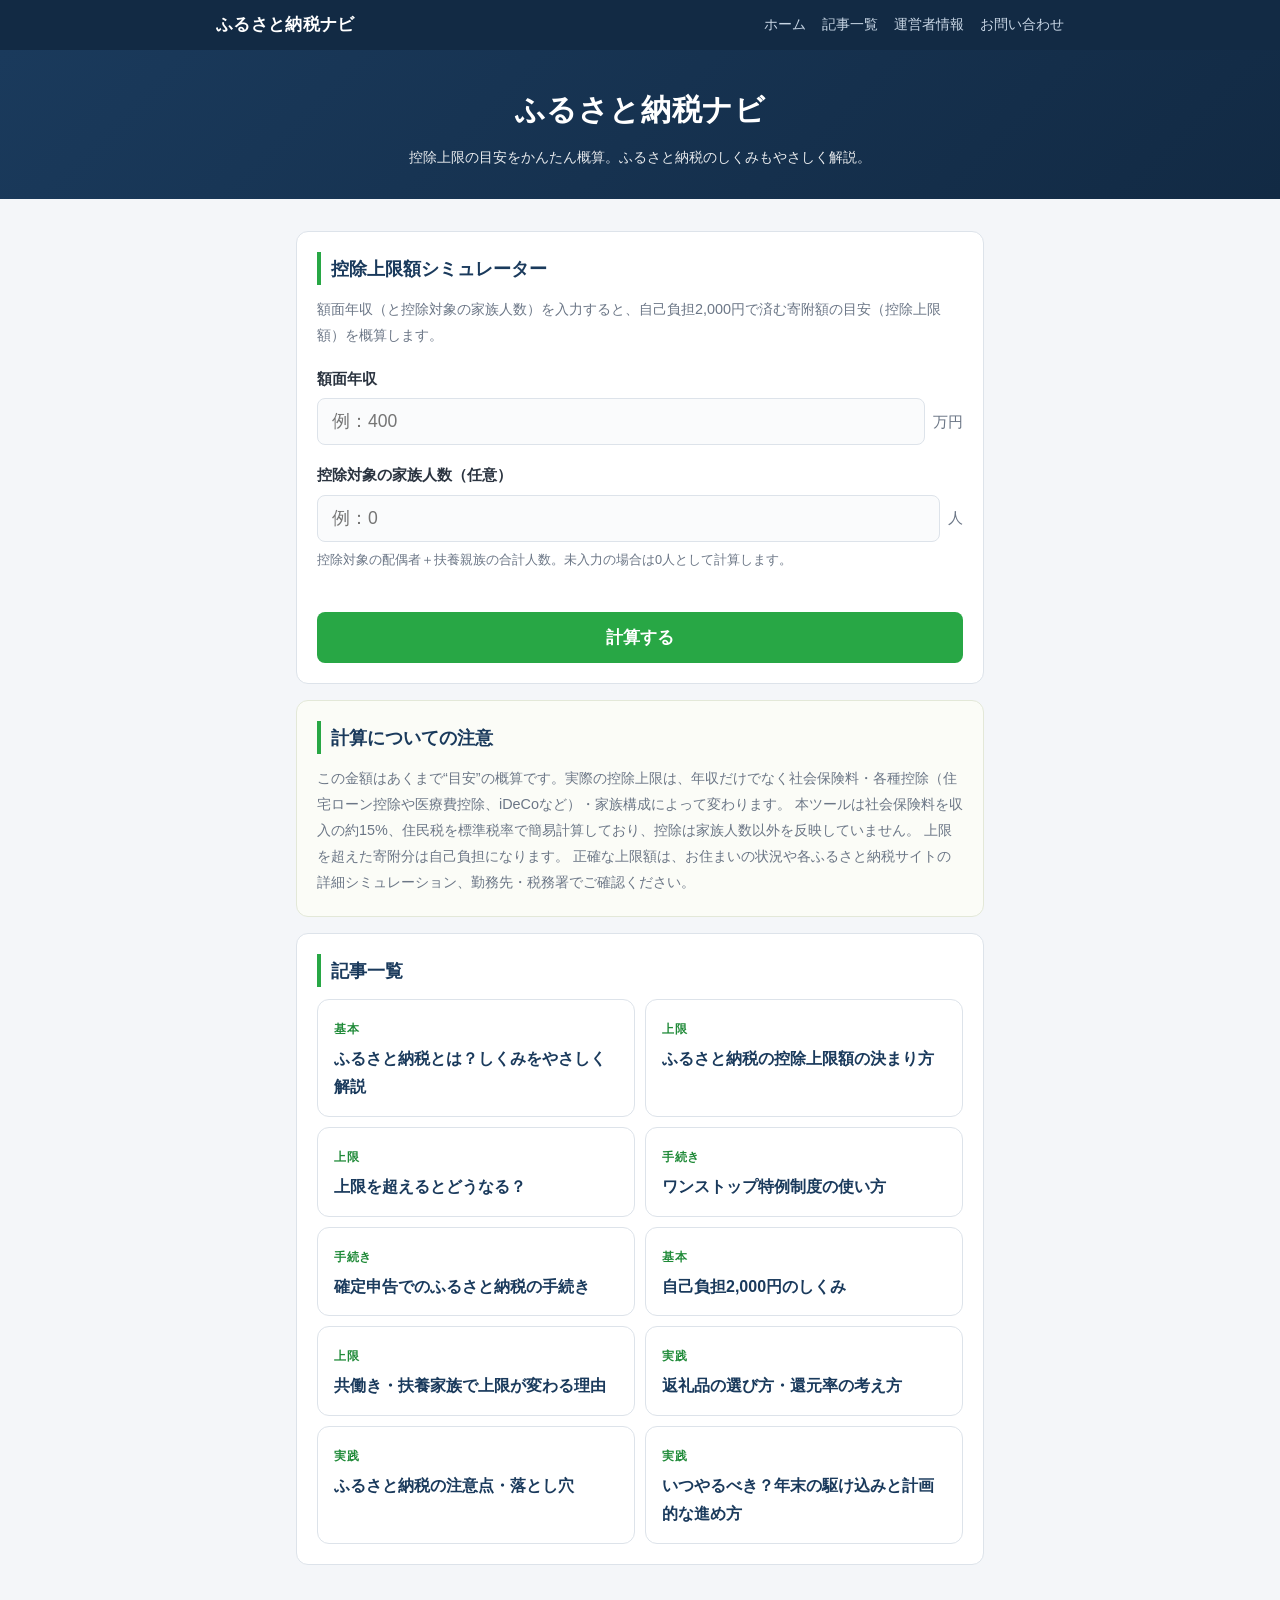
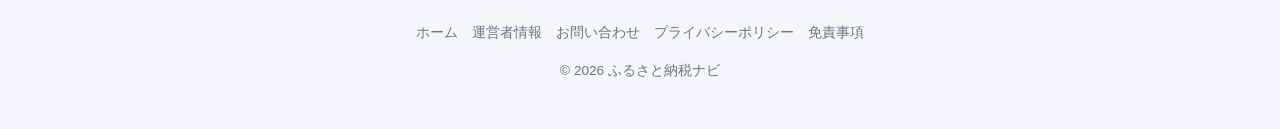
==== index.html @ 4f4e98b3 "ふるさと納税ナビ 初版 - ふるさと納税の控除上限額シミュレーター（年収・家族構成→上限の目安を概算・前提明記） - ふるさと納税のしくみ解説記事10本 - 必須ページ（運営者情報・プライバシーポリシ" ====
<!DOCTYPE html>
<html lang="ja">
<head>
<meta charset="UTF-8">
<meta name="viewport" content="width=device-width, initial-scale=1.0">
<title>ふるさと納税ナビ｜控除上限額を概算</title>
<meta name="description" content="ふるさと納税の控除上限額（自己負担2,000円で済む寄附額の目安）を年収から無料で概算。ふるさと納税のしくみや控除の仕組みもやさしく解説します。">
<link rel="stylesheet" href="style.css">
</head>
<body>

<header class="topbar">
  <div class="topbar-inner">
    <a class="site-title" href="index.html">ふるさと納税ナビ</a>
    <nav class="site-nav">
      <a href="index.html">ホーム</a>
      <a href="index.html#articles">記事一覧</a>
      <a href="about.html">運営者情報</a>
      <a href="contact.html">お問い合わせ</a>
    </nav>
  </div>
</header>

<header class="site-header">
  <h1>ふるさと納税ナビ</h1>
  <p class="tagline">控除上限の目安をかんたん概算。ふるさと納税のしくみもやさしく解説。</p>
</header>

<main>

  <section class="card form-card">
    <h2>控除上限額シミュレーター</h2>
    <p class="form-intro">額面年収（と控除対象の家族人数）を入力すると、自己負担2,000円で済む寄附額の目安（控除上限額）を概算します。</p>
    <form id="sim-form" novalidate>
      <div class="field">
        <label for="income">額面年収</label>
        <div class="input-wrap">
          <input type="number" id="income" inputmode="numeric" min="1" step="1" placeholder="例：400" required>
          <span class="unit">万円</span>
        </div>
      </div>
      <div class="field">
        <label for="dependents">控除対象の家族人数（任意）</label>
        <div class="input-wrap">
          <input type="number" id="dependents" inputmode="numeric" min="0" step="1" placeholder="例：0">
          <span class="unit">人</span>
        </div>
        <p class="field-hint">控除対象の配偶者＋扶養親族の合計人数。未入力の場合は0人として計算します。</p>
      </div>
      <p id="form-error" class="form-error" role="alert"></p>
      <button type="submit" id="calc-btn">計算する</button>
    </form>
  </section>

  <section id="result" class="result-area" hidden></section>

  <section class="card disclaimer">
    <h2>計算についての注意</h2>
    <p>
      この金額はあくまで“目安”の概算です。実際の控除上限は、年収だけでなく社会保険料・各種控除（住宅ローン控除や医療費控除、iDeCoなど）・家族構成によって変わります。
      本ツールは社会保険料を収入の約15%、住民税を標準税率で簡易計算しており、控除は家族人数以外を反映していません。
      上限を超えた寄附分は自己負担になります。
      正確な上限額は、お住まいの状況や各ふるさと納税サイトの詳細シミュレーション、勤務先・税務署でご確認ください。
    </p>
  </section>

  <section class="card" id="articles">
    <h2>記事一覧</h2>
    <div class="article-list">
      <a class="article-card" href="article-01-furusato-towa.html"><span class="card-cat">基本</span><span class="card-title">ふるさと納税とは？しくみをやさしく解説</span></a>
      <a class="article-card" href="article-02-jougen.html"><span class="card-cat">上限</span><span class="card-title">ふるさと納税の控除上限額の決まり方</span></a>
      <a class="article-card" href="article-03-jougen-koe.html"><span class="card-cat">上限</span><span class="card-title">上限を超えるとどうなる？</span></a>
      <a class="article-card" href="article-04-onestop.html"><span class="card-cat">手続き</span><span class="card-title">ワンストップ特例制度の使い方</span></a>
      <a class="article-card" href="article-05-kakutei.html"><span class="card-cat">手続き</span><span class="card-title">確定申告でのふるさと納税の手続き</span></a>
      <a class="article-card" href="article-06-2000en.html"><span class="card-cat">基本</span><span class="card-title">自己負担2,000円のしくみ</span></a>
      <a class="article-card" href="article-07-kazoku.html"><span class="card-cat">上限</span><span class="card-title">共働き・扶養家族で上限が変わる理由</span></a>
      <a class="article-card" href="article-08-henreihin.html"><span class="card-cat">実践</span><span class="card-title">返礼品の選び方・還元率の考え方</span></a>
      <a class="article-card" href="article-09-chuui.html"><span class="card-cat">実践</span><span class="card-title">ふるさと納税の注意点・落とし穴</span></a>
      <a class="article-card" href="article-10-itsu.html"><span class="card-cat">実践</span><span class="card-title">いつやるべき？年末の駆け込みと計画的な進め方</span></a>
    </div>
  </section>

</main>

<footer class="site-footer">
  <nav>
    <a href="index.html">ホーム</a>
    <a href="about.html">運営者情報</a>
    <a href="contact.html">お問い合わせ</a>
    <a href="privacy.html">プライバシーポリシー</a>
    <a href="disclaimer.html">免責事項</a>
  </nav>
  <p>&copy; 2026 ふるさと納税ナビ</p>
</footer>

<script src="script.js"></script>
</body>
</html>
---- style.css ----
:root {
  --navy: #1a3a5c;
  --navy-dark: #122a44;
  --green: #28a745;
  --green-dark: #1f8a38;
  --bg: #f4f6f9;
  --text: #2b3440;
  --muted: #6b7686;
  --border: #dde3ea;
  --radius: 12px;
}

* {
  box-sizing: border-box;
}

body {
  margin: 0;
  font-family: -apple-system, BlinkMacSystemFont, "Segoe UI", "Hiragino Sans", "Noto Sans JP", Meiryo, sans-serif;
  background: var(--bg);
  color: var(--text);
  line-height: 1.8;
}

/* ===== グローバルナビ ===== */
.topbar {
  background: var(--navy-dark);
  color: #fff;
}

.topbar-inner {
  max-width: 880px;
  margin: 0 auto;
  padding: 10px 16px;
  display: flex;
  align-items: center;
  justify-content: space-between;
  flex-wrap: wrap;
  gap: 6px 16px;
}

.site-title {
  color: #fff;
  font-weight: 700;
  font-size: 1.05rem;
  text-decoration: none;
  letter-spacing: 0.02em;
}

.site-nav {
  display: flex;
  flex-wrap: wrap;
  gap: 4px 16px;
}

.site-nav a {
  color: #c8d6e5;
  text-decoration: none;
  font-size: 0.88rem;
}

.site-nav a:hover {
  color: #fff;
}

/* ===== ヒーロー ===== */
.site-header {
  background: linear-gradient(135deg, var(--navy), var(--navy-dark));
  color: #fff;
  padding: 32px 16px 28px;
  text-align: center;
}

.site-header h1 {
  margin: 0 0 8px;
  font-size: 1.5rem;
  letter-spacing: 0.02em;
}

.tagline {
  margin: 0;
  font-size: 0.9rem;
  opacity: 0.9;
}

/* ===== レイアウト・カード ===== */
main {
  max-width: 720px;
  margin: 0 auto;
  padding: 16px;
}

.card {
  background: #fff;
  border: 1px solid var(--border);
  border-radius: var(--radius);
  padding: 20px;
  margin: 16px 0;
}

.card h2 {
  margin: 0 0 12px;
  font-size: 1.15rem;
  color: var(--navy);
  border-left: 4px solid var(--green);
  padding-left: 10px;
}

.form-intro {
  margin: 0 0 16px;
  font-size: 0.9rem;
  color: var(--muted);
}

/* ===== フォーム ===== */
.field {
  margin-bottom: 16px;
}

.field label {
  display: block;
  font-weight: 600;
  font-size: 0.95rem;
  margin-bottom: 6px;
}

.field-hint {
  margin: 6px 0 0;
  font-size: 0.8rem;
  color: var(--muted);
}

.input-wrap {
  display: flex;
  align-items: center;
  gap: 8px;
}

.input-wrap input {
  flex: 1;
  min-width: 0;
  font-size: 1.1rem;
  padding: 12px 14px;
  border: 1.5px solid var(--border);
  border-radius: 8px;
  background: #fafbfc;
}

.input-wrap input:focus {
  outline: none;
  border-color: var(--green);
  background: #fff;
  box-shadow: 0 0 0 3px rgba(40, 167, 69, 0.15);
}

.unit {
  color: var(--muted);
  font-size: 0.95rem;
  white-space: nowrap;
}

.form-error {
  color: #c0392b;
  font-size: 0.9rem;
  min-height: 1.2em;
  margin: 0 0 8px;
}

#calc-btn {
  display: block;
  width: 100%;
  padding: 14px;
  font-size: 1.05rem;
  font-weight: 700;
  color: #fff;
  background: var(--green);
  border: none;
  border-radius: 8px;
  cursor: pointer;
  transition: background 0.2s, transform 0.1s;
}

#calc-btn:hover {
  background: var(--green-dark);
}

#calc-btn:active {
  transform: scale(0.98);
}

/* ===== 結果 ===== */
.result-area {
  margin: 16px 0;
  opacity: 0;
  transform: translateY(12px);
  transition: opacity 0.4s ease, transform 0.4s ease;
}

.result-area.visible {
  opacity: 1;
  transform: translateY(0);
}

.result-area h2 {
  font-size: 1.15rem;
  color: var(--navy);
  border-left: 4px solid var(--green);
  padding-left: 10px;
  margin: 0 0 12px;
}

/* 控除上限額（大きく） */
.result-card-main {
  background: #fff;
  border: 2px solid var(--green);
  border-radius: var(--radius);
  padding: 22px 16px;
  text-align: center;
  box-shadow: 0 2px 10px rgba(40, 167, 69, 0.12);
  margin-bottom: 14px;
}

.result-label {
  margin: 0 0 4px;
  font-size: 0.85rem;
  color: var(--muted);
}

.result-value {
  margin: 0 0 6px;
  font-size: 2.2rem;
  font-weight: 700;
  color: var(--green-dark);
  line-height: 1.3;
}

.result-sub {
  margin: 0;
  font-size: 0.9rem;
  color: var(--navy);
  font-weight: 600;
}

/* 内訳カード */
.result-grid {
  display: grid;
  grid-template-columns: 1fr;
  gap: 12px;
}

.result-card {
  background: #fff;
  border: 1px solid var(--border);
  border-radius: var(--radius);
  padding: 14px 16px;
  display: flex;
  justify-content: space-between;
  align-items: baseline;
  gap: 8px;
}

.rc-label {
  margin: 0;
  font-size: 0.85rem;
  color: var(--muted);
}

.rc-value {
  margin: 0;
  font-size: 1.05rem;
  font-weight: 700;
  color: var(--navy);
}

.result-note {
  font-size: 0.8rem;
  color: var(--muted);
  margin: 12px 0 0;
}

/* ===== 注意書き ===== */
.disclaimer {
  background: #fbfcf7;
  border: 1px solid #e3e8d8;
}

.disclaimer p {
  font-size: 0.9rem;
  color: var(--muted);
  margin: 0;
}

/* ===== 広告枠（記事ページ用） ===== */
.ad-area {
  background: #eef1f5;
  border: 1px dashed var(--border);
  border-radius: var(--radius);
  min-height: 90px;
  margin: 16px 0;
  display: flex;
  align-items: center;
  justify-content: center;
}

.ad-label {
  color: #aab3bf;
  font-size: 0.8rem;
  letter-spacing: 0.2em;
}

/* ===== 記事ページ ===== */
.article h1 {
  font-size: 1.4rem;
  color: var(--navy);
  line-height: 1.5;
  margin: 0 0 16px;
  border-bottom: 2px solid var(--green);
  padding-bottom: 12px;
}

.article .lead {
  font-size: 1rem;
  color: var(--text);
}

.article blockquote {
  margin: 14px 0;
  padding: 10px 16px;
  background: #f4f6f9;
  border-left: 4px solid var(--green);
  border-radius: 0 8px 8px 0;
  font-weight: 600;
  color: var(--navy);
}

.article ul {
  padding-left: 1.2em;
}

.article li {
  margin: 4px 0;
}

/* ===== 記事一覧（トップ） ===== */
.article-list {
  display: grid;
  grid-template-columns: 1fr;
  gap: 10px;
}

.article-card {
  display: block;
  background: #fff;
  border: 1px solid var(--border);
  border-radius: var(--radius);
  padding: 14px 16px;
  text-decoration: none;
  color: var(--text);
  transition: border-color 0.2s, transform 0.1s;
}

.article-card:hover {
  border-color: var(--green);
  transform: translateY(-2px);
}

.article-card .card-cat {
  font-size: 0.72rem;
  font-weight: 700;
  color: var(--green-dark);
  letter-spacing: 0.05em;
}

.article-card .card-title {
  display: block;
  font-size: 1rem;
  font-weight: 700;
  color: var(--navy);
  margin-top: 2px;
}

/* ===== フッター ===== */
.site-footer {
  text-align: center;
  padding: 24px 16px 32px;
  color: var(--muted);
  font-size: 0.85rem;
}

.site-footer nav {
  margin-bottom: 10px;
  display: flex;
  flex-wrap: wrap;
  justify-content: center;
  gap: 6px 14px;
}

.site-footer nav a {
  color: var(--muted);
  text-decoration: none;
}

.site-footer nav a:hover {
  color: var(--navy);
  text-decoration: underline;
}

/* ===== レスポンシブ ===== */
@media (min-width: 600px) {
  .site-header h1 {
    font-size: 1.9rem;
  }

  .result-grid {
    grid-template-columns: 1fr 1fr;
  }

  .article-list {
    grid-template-columns: 1fr 1fr;
  }
}
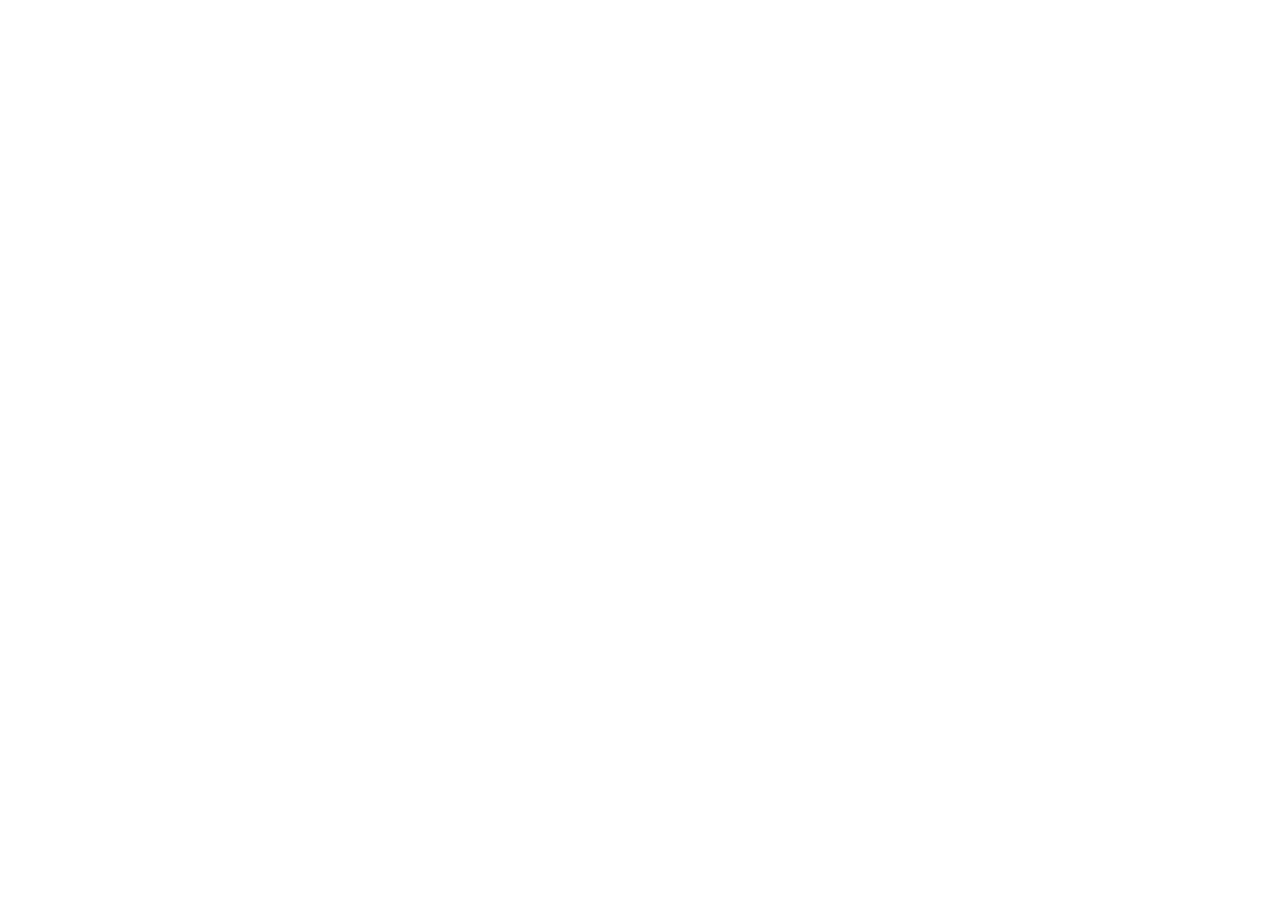
==== commit 1e0d3b2e: "統合ハブ(2026justeco-crypto.github.io)へ移転：全ページをリダイレクト化" ====
--- a/index.html
+++ b/index.html
@@ -1,98 +1,7 @@
 <!DOCTYPE html>
-<html lang="ja">
-<head>
-<meta charset="UTF-8">
-<meta name="viewport" content="width=device-width, initial-scale=1.0">
-<title>ふるさと納税ナビ｜控除上限額を概算</title>
-<meta name="description" content="ふるさと納税の控除上限額（自己負担2,000円で済む寄附額の目安）を年収から無料で概算。ふるさと納税のしくみや控除の仕組みもやさしく解説します。">
-<link rel="stylesheet" href="style.css">
-</head>
-<body>
-
-<header class="topbar">
-  <div class="topbar-inner">
-    <a class="site-title" href="index.html">ふるさと納税ナビ</a>
-    <nav class="site-nav">
-      <a href="index.html">ホーム</a>
-      <a href="index.html#articles">記事一覧</a>
-      <a href="about.html">運営者情報</a>
-      <a href="contact.html">お問い合わせ</a>
-    </nav>
-  </div>
-</header>
-
-<header class="site-header">
-  <h1>ふるさと納税ナビ</h1>
-  <p class="tagline">控除上限の目安をかんたん概算。ふるさと納税のしくみもやさしく解説。</p>
-</header>
-
-<main>
-
-  <section class="card form-card">
-    <h2>控除上限額シミュレーター</h2>
-    <p class="form-intro">額面年収（と控除対象の家族人数）を入力すると、自己負担2,000円で済む寄附額の目安（控除上限額）を概算します。</p>
-    <form id="sim-form" novalidate>
-      <div class="field">
-        <label for="income">額面年収</label>
-        <div class="input-wrap">
-          <input type="number" id="income" inputmode="numeric" min="1" step="1" placeholder="例：400" required>
-          <span class="unit">万円</span>
-        </div>
-      </div>
-      <div class="field">
-        <label for="dependents">控除対象の家族人数（任意）</label>
-        <div class="input-wrap">
-          <input type="number" id="dependents" inputmode="numeric" min="0" step="1" placeholder="例：0">
-          <span class="unit">人</span>
-        </div>
-        <p class="field-hint">控除対象の配偶者＋扶養親族の合計人数。未入力の場合は0人として計算します。</p>
-      </div>
-      <p id="form-error" class="form-error" role="alert"></p>
-      <button type="submit" id="calc-btn">計算する</button>
-    </form>
-  </section>
-
-  <section id="result" class="result-area" hidden></section>
-
-  <section class="card disclaimer">
-    <h2>計算についての注意</h2>
-    <p>
-      この金額はあくまで“目安”の概算です。実際の控除上限は、年収だけでなく社会保険料・各種控除（住宅ローン控除や医療費控除、iDeCoなど）・家族構成によって変わります。
-      本ツールは社会保険料を収入の約15%、住民税を標準税率で簡易計算しており、控除は家族人数以外を反映していません。
-      上限を超えた寄附分は自己負担になります。
-      正確な上限額は、お住まいの状況や各ふるさと納税サイトの詳細シミュレーション、勤務先・税務署でご確認ください。
-    </p>
-  </section>
-
-  <section class="card" id="articles">
-    <h2>記事一覧</h2>
-    <div class="article-list">
-      <a class="article-card" href="article-01-furusato-towa.html"><span class="card-cat">基本</span><span class="card-title">ふるさと納税とは？しくみをやさしく解説</span></a>
-      <a class="article-card" href="article-02-jougen.html"><span class="card-cat">上限</span><span class="card-title">ふるさと納税の控除上限額の決まり方</span></a>
-      <a class="article-card" href="article-03-jougen-koe.html"><span class="card-cat">上限</span><span class="card-title">上限を超えるとどうなる？</span></a>
-      <a class="article-card" href="article-04-onestop.html"><span class="card-cat">手続き</span><span class="card-title">ワンストップ特例制度の使い方</span></a>
-      <a class="article-card" href="article-05-kakutei.html"><span class="card-cat">手続き</span><span class="card-title">確定申告でのふるさと納税の手続き</span></a>
-      <a class="article-card" href="article-06-2000en.html"><span class="card-cat">基本</span><span class="card-title">自己負担2,000円のしくみ</span></a>
-      <a class="article-card" href="article-07-kazoku.html"><span class="card-cat">上限</span><span class="card-title">共働き・扶養家族で上限が変わる理由</span></a>
-      <a class="article-card" href="article-08-henreihin.html"><span class="card-cat">実践</span><span class="card-title">返礼品の選び方・還元率の考え方</span></a>
-      <a class="article-card" href="article-09-chuui.html"><span class="card-cat">実践</span><span class="card-title">ふるさと納税の注意点・落とし穴</span></a>
-      <a class="article-card" href="article-10-itsu.html"><span class="card-cat">実践</span><span class="card-title">いつやるべき？年末の駆け込みと計画的な進め方</span></a>
-    </div>
-  </section>
-
-</main>
-
-<footer class="site-footer">
-  <nav>
-    <a href="index.html">ホーム</a>
-    <a href="about.html">運営者情報</a>
-    <a href="contact.html">お問い合わせ</a>
-    <a href="privacy.html">プライバシーポリシー</a>
-    <a href="disclaimer.html">免責事項</a>
-  </nav>
-  <p>&copy; 2026 ふるさと納税ナビ</p>
-</footer>
-
-<script src="script.js"></script>
-</body>
-</html>
+<html lang="ja"><head><meta charset="utf-8">
+<meta http-equiv="refresh" content="0; url=https://2026justeco-crypto.github.io/furusato/">
+<link rel="canonical" href="https://2026justeco-crypto.github.io/furusato/">
+<meta name="robots" content="noindex">
+<title>移転しました</title></head>
+<body><p>このページは新サイトに移転しました。<a href="https://2026justeco-crypto.github.io/furusato/">こちら</a>へ移動します。</p></body></html>
